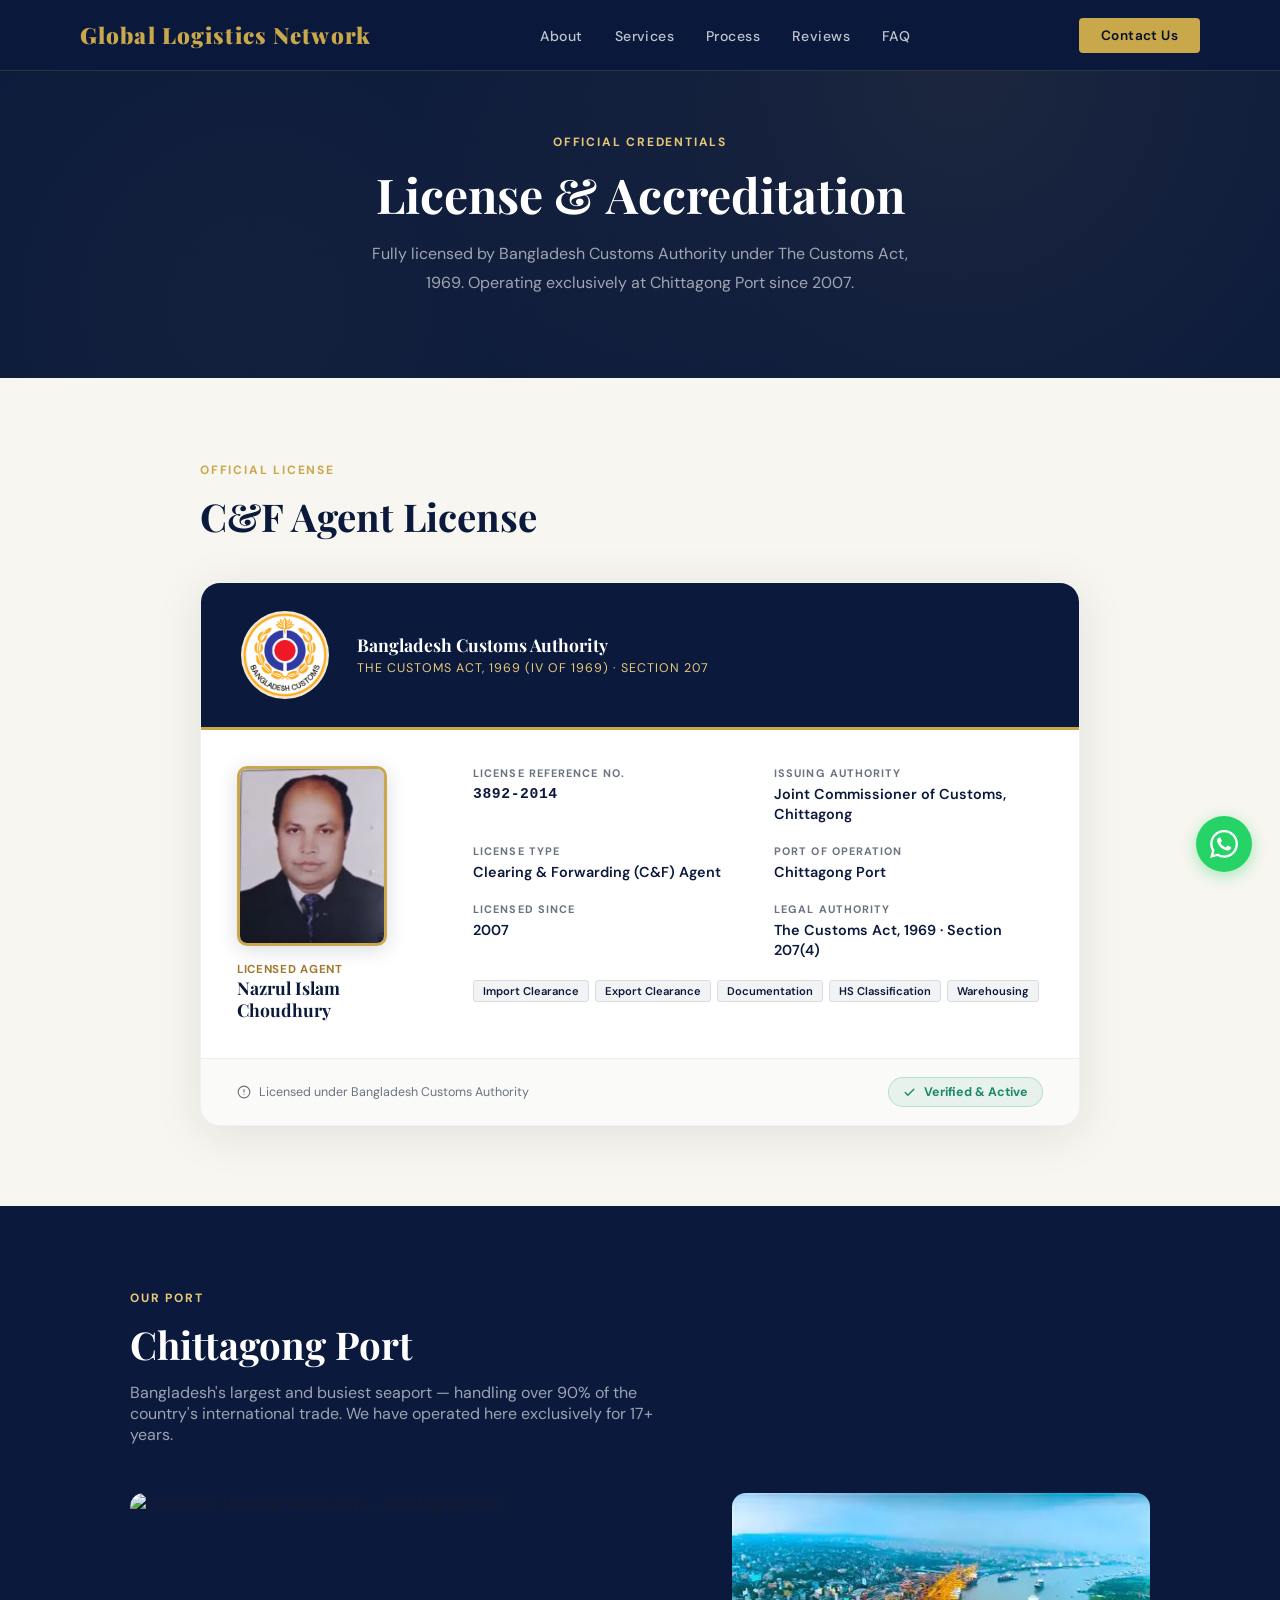
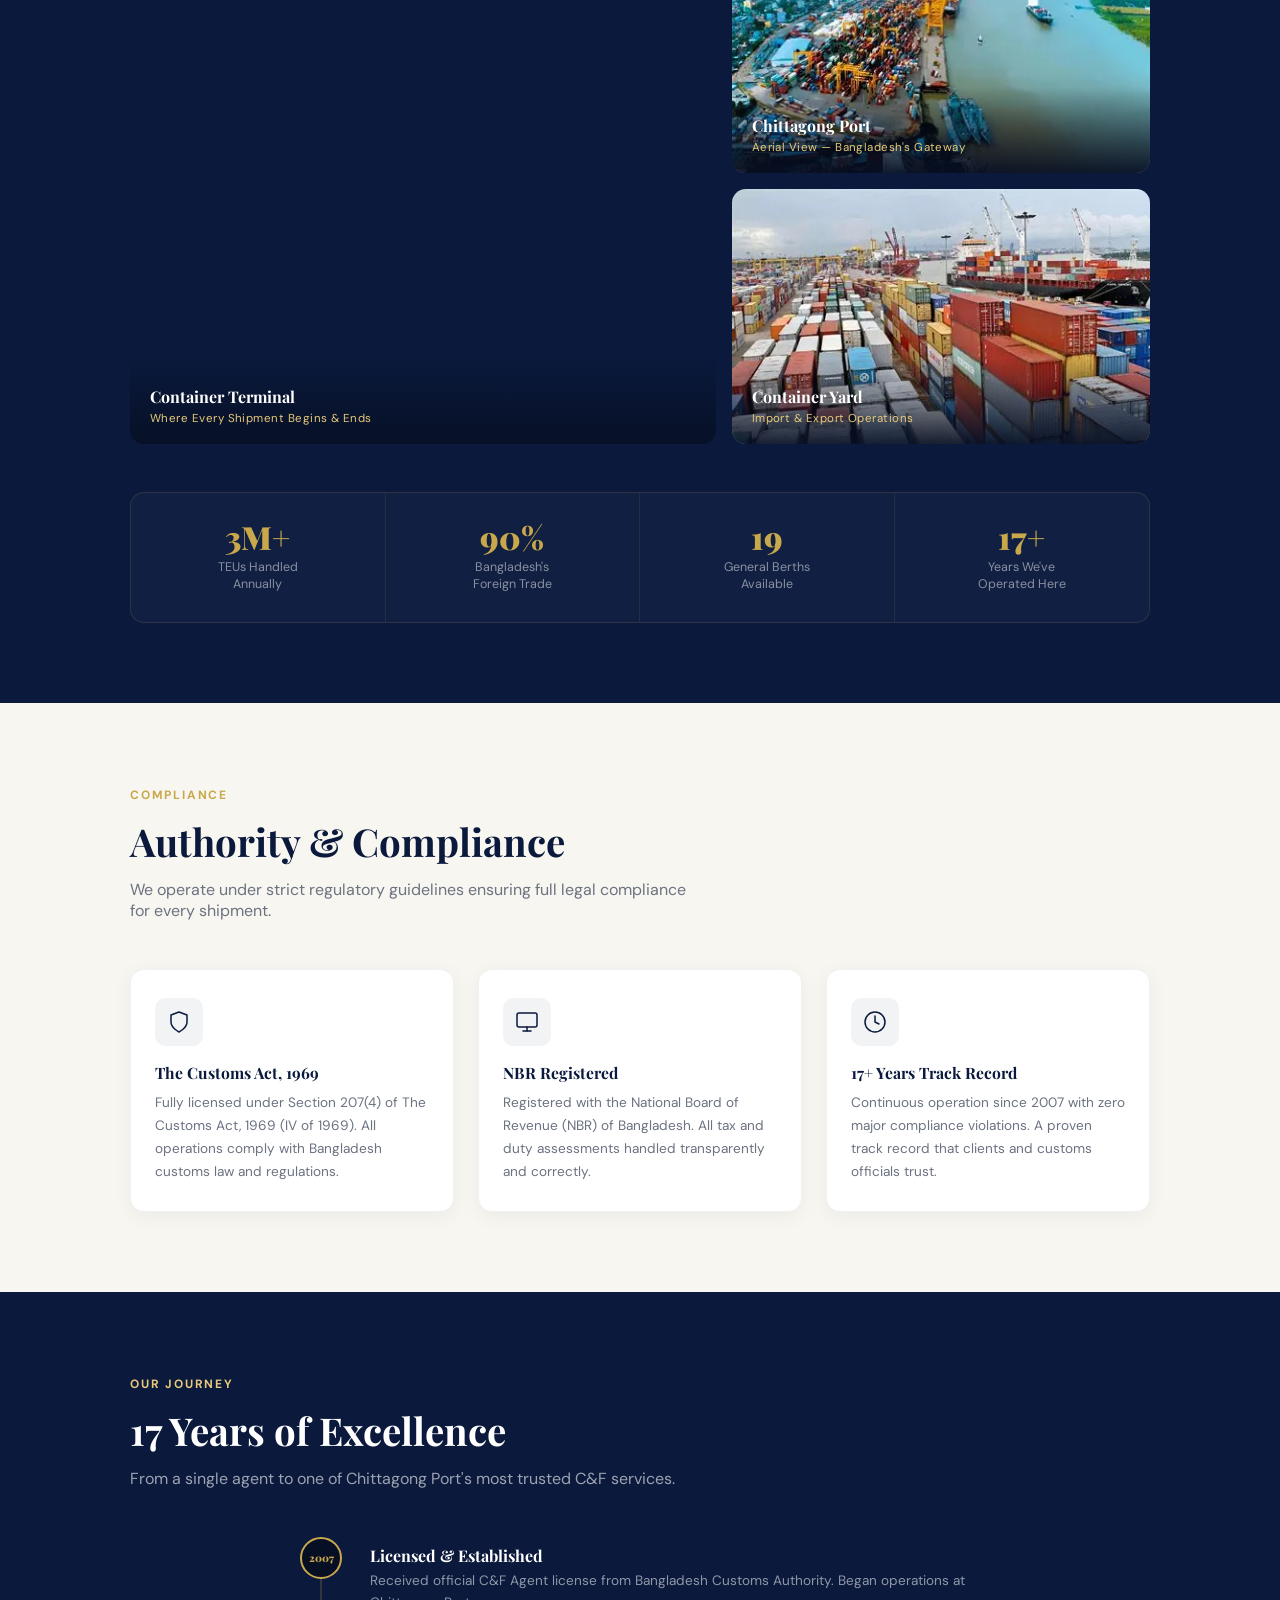
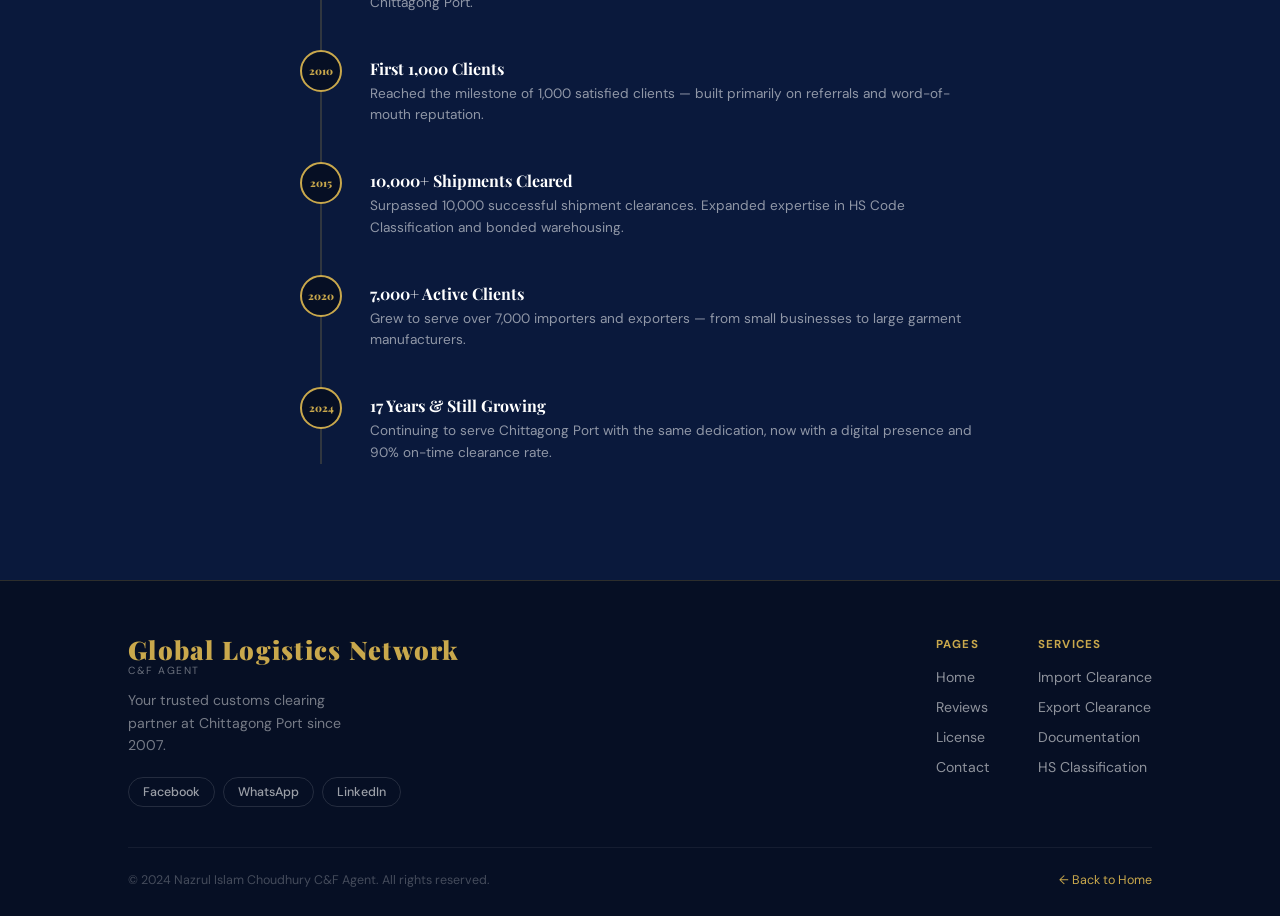
==== license.html @ a2542cc7 "Add files via upload" ====
<!DOCTYPE html>
<html lang="en">
<head>
  <meta charset="UTF-8">
  <meta name="viewport" content="width=device-width, initial-scale=1.0">
  <title>License & Credentials — Nazrul Islam Choudhury C&F Agent</title>
  <meta name="description" content="Official license and credentials of Nazrul Islam Choudhury — Licensed C&F Agent at Chittagong Port under The Customs Act, 1969.">
  <link href="https://fonts.googleapis.com/css2?family=Playfair+Display:wght@400;600;700;900&family=DM+Sans:wght@300;400;500;600&display=swap" rel="stylesheet">
  <link rel="stylesheet" href="style.css">
  <style>

    /* ── PAGE HERO ── */
    .license-hero {
      background: var(--navy);
      padding: 130px 40px 80px;
      text-align: center;
      position: relative;
      overflow: hidden;
    }
    .license-hero::before {
      content: '';
      position: absolute;
      inset: 0;
      background:
        radial-gradient(circle at 75% 20%, rgba(201,168,76,0.09) 0%, transparent 55%),
        radial-gradient(circle at 20% 80%, rgba(201,168,76,0.05) 0%, transparent 50%);
      pointer-events: none;
    }
    .license-hero h1 {
      font-size: clamp(2rem, 4vw, 3rem);
      color: var(--white);
      margin-bottom: 14px;
      position: relative;
    }
    .license-hero p {
      color: rgba(255,255,255,0.6);
      font-size: 1rem;
      max-width: 560px;
      margin: 0 auto;
      line-height: 1.8;
      position: relative;
    }

    /* ── LICENSE SECTION ── */
    .license-page { background: var(--off-white); padding: 80px 0; }

    .license-card-wrap { max-width: 880px; margin: 0 auto 0; }

    .license-card {
      background: var(--white);
      border-radius: 20px;
      box-shadow: 0 8px 48px rgba(10,25,60,0.10);
      border: 1px solid rgba(10,25,60,0.06);
      overflow: hidden;
    }

   .license-card-header {
  background: var(--navy);
  padding: 28px 40px;     
  display: flex;
  align-items: center;
  gap: 28px;
  border-bottom: 3px solid var(--gold);
  /* ← remove overflow: hidden entirely */
}

.license-seal {
  width: 88px;
  height: 88px;
  background: #fff url('cpa.png') no-repeat center center;
  background-size: contain;
  border: 2px solid rgba(201,168,76,.25);
  border-radius: 50%;
  flex-shrink: 0;
}

.license-seal img {
  width: 100%;
  height: 100%;
  object-fit: contain;
  object-position: center;
  display: block;
}
    .license-card-header-text h2 {
      font-size: 1.1rem; color: var(--white); font-weight: 700; margin-bottom: 4px;
    }
    .license-card-header-text p {
      font-size: 0.78rem; color: var(--gold-light);
      letter-spacing: 0.08em; text-transform: uppercase;
    }

    .license-card-body {
      padding: 36px;
      display: grid;
      grid-template-columns: 200px 1fr;
      gap: 36px;
      align-items: start;
    }

    .license-agent-col {
      display: flex; flex-direction: column; gap: 16px;
    }

    .license-photo-wrap {
      width: 150px; height: 180px;
      border-radius: 10px; overflow: hidden;
      border: 3px solid var(--gold);
      box-shadow: 0 4px 20px rgba(10,25,60,0.15);
    }
    .license-photo-wrap img {
      width: 100%; height: 100%; object-fit: cover; object-position: top center;
    }
    .license-agent-name {
      font-family: 'Playfair Display', serif;
      font-size: 1.1rem; font-weight: 700; color: var(--navy); line-height: 1.3;
    }
    .license-agent-sub {
      font-size: 0.72rem; color: var(--gold-dark);
      font-weight: 700; letter-spacing: 0.06em; text-transform: uppercase;
    }

    .license-details-col {
      display: grid; grid-template-columns: 1fr 1fr; gap: 20px 32px;
    }

    .license-field { display: flex; flex-direction: column; gap: 4px; }
    .license-field-label {
      font-size: 0.68rem; font-weight: 700;
      letter-spacing: 0.1em; text-transform: uppercase; color: var(--text-muted);
    }
    .license-field-value {
      font-size: 0.9rem; font-weight: 600; color: var(--navy); line-height: 1.4;
    }
    .license-field-value.mono {
      font-family: monospace; font-size: 0.92rem; letter-spacing: 0.04em;
    }

    .license-badge-row { display: flex; flex-wrap: wrap; gap: 6px; grid-column: 1 / -1; }
    .license-badge {
      background: rgba(10,25,60,0.05); border: 1px solid rgba(10,25,60,0.1);
      border-radius: 4px; padding: 3px 9px;
      font-size: 0.7rem; font-weight: 600; color: var(--navy);
    }

    .license-card-footer {
      background: #fafaf8; border-top: 1px solid #f0ede8;
      padding: 18px 36px;
      display: flex; align-items: center; justify-content: space-between;
      flex-wrap: wrap; gap: 12px;
    }
    .license-footer-note {
      font-size: 0.78rem; color: var(--text-muted);
      display: flex; align-items: center; gap: 8px;
    }
    .license-verified {
      display: flex; align-items: center; gap: 8px;
      background: rgba(29,158,117,0.08); border: 1px solid rgba(29,158,117,0.25);
      border-radius: 50px; padding: 6px 14px;
      font-size: 0.78rem; font-weight: 700; color: #1a8a68;
    }

    /* ── PORT SECTION ── */
    .port-section { background: var(--navy); padding: 80px 0; }

    .port-grid {
      display: grid;
      grid-template-columns: 1.4fr 1fr;
      grid-template-rows: auto auto;
      gap: 16px;
      margin-top: 48px;
    }

    .port-card {
      border-radius: 14px; overflow: hidden;
      position: relative; cursor: pointer;
    }
    .port-card:hover .port-card-img { transform: scale(1.04); }

    .port-card-img {
      width: 100%; height: 100%; min-height: 220px;
      object-fit: cover;
      display: block;
      transition: transform 0.4s ease;
    }

    /* Card 1 spans 2 rows on left */
    .port-card-main {
      grid-row: 1 / 3;
    }
    .port-card-main .port-card-img { min-height: 460px; }

    .port-card-overlay {
      position: absolute; bottom: 0; left: 0; right: 0;
      background: linear-gradient(transparent, rgba(6,15,36,0.92));
      padding: 28px 20px 18px;
      transition: padding 0.3s;
    }
    .port-card:hover .port-card-overlay { padding-bottom: 22px; }

    .port-card-title {
      font-family: 'Playfair Display', serif;
      font-size: 1rem; font-weight: 700; color: var(--white); margin-bottom: 4px;
    }
    .port-card-sub { font-size: 0.72rem; color: var(--gold-light); letter-spacing: 0.04em; }

    /* Port stats */
    .port-stats {
      display: grid; grid-template-columns: repeat(4, 1fr);
      gap: 0; margin-top: 48px;
      background: rgba(255,255,255,0.03);
      border: 1px solid rgba(201,168,76,0.15);
      border-radius: 14px; overflow: hidden;
    }
    .port-stat {
      padding: 28px 20px; text-align: center;
      border-right: 1px solid rgba(201,168,76,0.1);
    }
    .port-stat:last-child { border-right: none; }
    .port-stat-num {
      font-family: 'Playfair Display', serif;
      font-size: 2rem; font-weight: 900; color: var(--gold);
      line-height: 1; margin-bottom: 6px;
    }
    .port-stat-label { font-size: 0.78rem; color: rgba(255,255,255,0.5); line-height: 1.4; }

    /* ── AUTHORITY CARDS ── */
    .authority-section { background: var(--off-white); padding: 80px 0; }
    .authority-grid { display: grid; grid-template-columns: repeat(3, 1fr); gap: 24px; margin-top: 48px; }
    .authority-card {
      background: var(--white); border-radius: 14px; padding: 28px 24px;
      border: 1px solid rgba(10,25,60,0.06);
      box-shadow: 0 4px 20px rgba(10,25,60,0.05);
      transition: transform 0.2s, box-shadow 0.2s;
    }
    .authority-card:hover { transform: translateY(-3px); box-shadow: 0 12px 32px rgba(10,25,60,0.1); }
    .authority-icon {
      width: 48px; height: 48px; background: rgba(10,25,60,0.05);
      border-radius: 10px; display: flex; align-items: center; justify-content: center;
      margin-bottom: 16px;
    }
    .authority-icon svg { stroke: var(--navy); }
    .authority-card h3 { font-size: 0.98rem; font-weight: 700; color: var(--navy); margin-bottom: 8px; }
    .authority-card p { font-size: 0.85rem; color: var(--text-muted); line-height: 1.7; }

    /* ── TIMELINE ── */
    .timeline-section { background: var(--navy); padding: 80px 0; }
    .timeline { max-width: 680px; margin: 48px auto 0; position: relative; }
    .timeline::before {
      content: ''; position: absolute; left: 20px; top: 0; bottom: 0;
      width: 2px; background: rgba(201,168,76,0.2);
    }
    .timeline-item { display: flex; gap: 28px; margin-bottom: 36px; }
    .timeline-dot {
      width: 42px; height: 42px; background: var(--navy-dark);
      border: 2px solid var(--gold); border-radius: 50%;
      display: flex; align-items: center; justify-content: center;
      flex-shrink: 0; position: relative; z-index: 1;
    }
    .timeline-year { font-family: 'Playfair Display', serif; font-size: 0.65rem; font-weight: 900; color: var(--gold); }
    .timeline-content { padding-top: 8px; }
    .timeline-content h3 { font-size: 1rem; font-weight: 700; color: var(--white); margin-bottom: 4px; }
    .timeline-content p { font-size: 0.85rem; color: rgba(255,255,255,0.55); line-height: 1.6; }

    /* ── RESPONSIVE ── */
    @media (max-width: 768px) {
      .license-card-body { grid-template-columns: 1fr; }
      .license-details-col { grid-template-columns: 1fr; }
      .port-grid { grid-template-columns: 1fr; }
      .port-card-main { grid-row: auto; }
      .port-card-main .port-card-img { min-height: 240px; }
      .port-card-img { min-height: 200px; }
      .port-stats { grid-template-columns: repeat(2, 1fr); }
      .port-stat:nth-child(2) { border-right: none; }
      .port-stat:nth-child(3),
      .port-stat:nth-child(4) { border-top: 1px solid rgba(201,168,76,0.1); }
      .port-stat:nth-child(4) { border-right: none; }
      .authority-grid { grid-template-columns: 1fr; }
      .license-hero { padding: 100px 20px 60px; }
      .license-card-header { padding: 20px 24px; }
      .license-card-body { padding: 24px; }
      .license-card-footer { padding: 16px 24px; }
    }
  </style>
</head>
<body>

  <a href="#main-content" class="skip-link">Skip to main content</a>

  <!-- NAVBAR -->
  <nav id="navbar" role="navigation" aria-label="Main navigation">
    <div class="nav-inner">
      <div class="nav-logo">
        <span class="logo-text">Global Logistics Network</span>
      </div>
      <ul class="nav-links" role="list">
        <li><a href="index.html#about">About</a></li>
        <li><a href="index.html#services">Services</a></li>
        <li><a href="index.html#process">Process</a></li>
        <li><a href="reviews.html">Reviews</a></li>
        <li><a href="index.html#faq">FAQ</a></li>
      </ul>
      <a href="index.html#contact" class="nav-cta">Contact Us</a>
      <button class="hamburger" id="hamburger" type="button"
        aria-label="Open navigation menu" aria-expanded="false" aria-controls="mobileMenu">
        <span aria-hidden="true"></span>
        <span aria-hidden="true"></span>
        <span aria-hidden="true"></span>
      </button>
    </div>
  </nav>

  <div class="mobile-menu" id="mobileMenu" aria-hidden="true" role="navigation" aria-label="Mobile navigation">
    <a href="index.html#about">About</a>
    <a href="index.html#services">Services</a>
    <a href="index.html#process">Process</a>
    <a href="reviews.html">Reviews</a>
    <a href="index.html#faq">FAQ</a>
    <a href="index.html#contact">Contact</a>
  </div>

  <!-- HERO -->
  <header class="license-hero">
    <div class="section-tag light">Official Credentials</div>
    <h1>License &amp; Accreditation</h1>
    <p>Fully licensed by Bangladesh Customs Authority under The Customs Act, 1969. Operating exclusively at Chittagong Port since 2007.</p>
  </header>

  <main id="main-content">

    <!-- LICENSE CARD -->
    <section class="license-page">
      <div class="container">
        <div class="license-card-wrap">
          <div class="section-tag" style="margin-bottom:12px;">Official License</div>
          <h2 class="section-title" style="margin-bottom:40px;">C&amp;F Agent License</h2>

          <div class="license-card">

            <div class="license-card-header">
              <div class="license-seal" role="img" aria-label="Chittagong Port Authority official seal"></div>
              <div class="license-card-header-text">
                <h2>Bangladesh Customs Authority</h2>
                <p>The Customs Act, 1969 (IV of 1969) · Section 207</p>
              </div>
            </div>

            <div class="license-card-body">

              <div class="license-agent-col">
                <div class="license-photo-wrap">
                  <img src="piclus.jpeg" alt="Nazrul Islam Choudhury — Licensed C&F Agent">
                </div>
                <div>
                  <div class="license-agent-sub">Licensed Agent</div>
                  <div class="license-agent-name">Nazrul Islam<br>Choudhury</div>
                </div>
              </div>

              <div class="license-details-col">
                <div class="license-field">
                  <span class="license-field-label">License Reference No.</span>
                  <span class="license-field-value mono">3892-2014</span>
                </div>
                <div class="license-field">
                  <span class="license-field-label">Issuing Authority</span>
                  <span class="license-field-value">Joint Commissioner of Customs, Chittagong</span>
                </div>
                <div class="license-field">
                  <span class="license-field-label">License Type</span>
                  <span class="license-field-value">Clearing &amp; Forwarding (C&amp;F) Agent</span>
                </div>
                <div class="license-field">
                  <span class="license-field-label">Port of Operation</span>
                  <span class="license-field-value">Chittagong Port</span>
                </div>
                <div class="license-field">
                  <span class="license-field-label">Licensed Since</span>
                  <span class="license-field-value">2007</span>
                </div>
                <div class="license-field">
                  <span class="license-field-label">Legal Authority</span>
                  <span class="license-field-value">The Customs Act, 1969 · Section 207(4)</span>
                </div>
                <div class="license-badge-row">
                  <span class="license-badge">Import Clearance</span>
                  <span class="license-badge">Export Clearance</span>
                  <span class="license-badge">Documentation</span>
                  <span class="license-badge">HS Classification</span>
                  <span class="license-badge">Warehousing</span>
                </div>
              </div>

            </div>

            <div class="license-card-footer">
              <span class="license-footer-note">
                <svg width="14" height="14" viewBox="0 0 24 24" fill="none" stroke="currentColor" stroke-width="2" stroke-linecap="round" stroke-linejoin="round"><circle cx="12" cy="12" r="10"/><line x1="12" y1="8" x2="12" y2="12"/><line x1="12" y1="16" x2="12.01" y2="16"/></svg>
                Licensed under Bangladesh Customs Authority
              </span>
              <span class="license-verified">
                <svg width="13" height="13" viewBox="0 0 24 24" fill="none" stroke="currentColor" stroke-width="2.5" stroke-linecap="round" stroke-linejoin="round"><polyline points="20 6 9 17 4 12"/></svg>
                Verified &amp; Active
              </span>
            </div>

          </div>
        </div>
      </div>
    </section>

    <!-- CHITTAGONG PORT SECTION -->
    <section class="port-section">
      <div class="container">
        <div class="section-tag light">Our Port</div>
        <h2 class="section-title light">Chittagong Port</h2>
        <p class="section-sub">Bangladesh's largest and busiest seaport — handling over 90% of the country's international trade. We have operated here exclusively for 17+ years.</p>

        <div class="port-grid">

          <!-- Main large card -->
          <div class="port-card port-card-main">
            <img class="port-card-img" src="port1.jpg" alt="Container terminal aerial view — Chittagong Port" loading="lazy">
            <div class="port-card-overlay">
              <div class="port-card-title">Container Terminal</div>
              <div class="port-card-sub">Where Every Shipment Begins &amp; Ends</div>
            </div>
          </div>

          <!-- Two stacked cards on right -->
          <div class="port-card">
            <img class="port-card-img" src="port3.webp" alt="Chittagong Port aerial — cargo operations" loading="lazy">
            <div class="port-card-overlay">
              <div class="port-card-title">Chittagong Port</div>
              <div class="port-card-sub">Aerial View — Bangladesh's Gateway</div>
            </div>
          </div>

          <div class="port-card">
            <img class="port-card-img" src="port2.webp" alt="Container yard — import export operations" loading="lazy">
            <div class="port-card-overlay">
              <div class="port-card-title">Container Yard</div>
              <div class="port-card-sub">Import &amp; Export Operations</div>
            </div>
          </div>

        </div>

        <!-- Port Stats -->
        <div class="port-stats">
          <div class="port-stat">
            <div class="port-stat-num">3M+</div>
            <div class="port-stat-label">TEUs Handled<br>Annually</div>
          </div>
          <div class="port-stat">
            <div class="port-stat-num">90%</div>
            <div class="port-stat-label">Bangladesh's<br>Foreign Trade</div>
          </div>
          <div class="port-stat">
            <div class="port-stat-num">19</div>
            <div class="port-stat-label">General Berths<br>Available</div>
          </div>
          <div class="port-stat">
            <div class="port-stat-num">17+</div>
            <div class="port-stat-label">Years We've<br>Operated Here</div>
          </div>
        </div>

      </div>
    </section>

    <!-- AUTHORITY & COMPLIANCE -->
    <section class="authority-section">
      <div class="container">
        <div class="section-tag">Compliance</div>
        <h2 class="section-title">Authority &amp; Compliance</h2>
        <p class="section-sub dark">We operate under strict regulatory guidelines ensuring full legal compliance for every shipment.</p>

        <div class="authority-grid">
          <div class="authority-card">
            <div class="authority-icon">
              <svg width="24" height="24" viewBox="0 0 24 24" fill="none" stroke="currentColor" stroke-width="1.5" stroke-linecap="round" stroke-linejoin="round"><path d="M12 22s8-4 8-10V5l-8-3-8 3v7c0 6 8 10 8 10z"/></svg>
            </div>
            <h3>The Customs Act, 1969</h3>
            <p>Fully licensed under Section 207(4) of The Customs Act, 1969 (IV of 1969). All operations comply with Bangladesh customs law and regulations.</p>
          </div>
          <div class="authority-card">
            <div class="authority-icon">
              <svg width="24" height="24" viewBox="0 0 24 24" fill="none" stroke="currentColor" stroke-width="1.5" stroke-linecap="round" stroke-linejoin="round"><rect x="2" y="3" width="20" height="14" rx="2" ry="2"/><line x1="8" y1="21" x2="16" y2="21"/><line x1="12" y1="17" x2="12" y2="21"/></svg>
            </div>
            <h3>NBR Registered</h3>
            <p>Registered with the National Board of Revenue (NBR) of Bangladesh. All tax and duty assessments handled transparently and correctly.</p>
          </div>
          <div class="authority-card">
            <div class="authority-icon">
              <svg width="24" height="24" viewBox="0 0 24 24" fill="none" stroke="currentColor" stroke-width="1.5" stroke-linecap="round" stroke-linejoin="round"><circle cx="12" cy="12" r="10"/><polyline points="12 6 12 12 16 14"/></svg>
            </div>
            <h3>17+ Years Track Record</h3>
            <p>Continuous operation since 2007 with zero major compliance violations. A proven track record that clients and customs officials trust.</p>
          </div>
        </div>
      </div>
    </section>

    <!-- EXPERIENCE TIMELINE -->
    <section class="timeline-section">
      <div class="container">
        <div class="section-tag light">Our Journey</div>
        <h2 class="section-title light">17 Years of Excellence</h2>
        <p class="section-sub">From a single agent to one of Chittagong Port's most trusted C&amp;F services.</p>

        <div class="timeline">
          <div class="timeline-item">
            <div class="timeline-dot"><span class="timeline-year">2007</span></div>
            <div class="timeline-content">
              <h3>Licensed &amp; Established</h3>
              <p>Received official C&amp;F Agent license from Bangladesh Customs Authority. Began operations at Chittagong Port.</p>
            </div>
          </div>
          <div class="timeline-item">
            <div class="timeline-dot"><span class="timeline-year">2010</span></div>
            <div class="timeline-content">
              <h3>First 1,000 Clients</h3>
              <p>Reached the milestone of 1,000 satisfied clients — built primarily on referrals and word-of-mouth reputation.</p>
            </div>
          </div>
          <div class="timeline-item">
            <div class="timeline-dot"><span class="timeline-year">2015</span></div>
            <div class="timeline-content">
              <h3>10,000+ Shipments Cleared</h3>
              <p>Surpassed 10,000 successful shipment clearances. Expanded expertise in HS Code Classification and bonded warehousing.</p>
            </div>
          </div>
          <div class="timeline-item">
            <div class="timeline-dot"><span class="timeline-year">2020</span></div>
            <div class="timeline-content">
              <h3>7,000+ Active Clients</h3>
              <p>Grew to serve over 7,000 importers and exporters — from small businesses to large garment manufacturers.</p>
            </div>
          </div>
          <div class="timeline-item">
            <div class="timeline-dot"><span class="timeline-year">2024</span></div>
            <div class="timeline-content">
              <h3>17 Years &amp; Still Growing</h3>
              <p>Continuing to serve Chittagong Port with the same dedication, now with a digital presence and 90% on-time clearance rate.</p>
            </div>
          </div>
        </div>

      </div>
    </section>

  </main>

  <!-- FOOTER -->
  <footer id="footer" role="contentinfo">
    <div class="footer-top">
      <div class="footer-brand">
        <div class="footer-logo-wrap">
          <span class="footer-logo-text">Global Logistics Network</span>
          <span class="footer-logo-sub">C&amp;F Agent</span>
        </div>
        <p class="footer-tagline">Your trusted customs clearing partner at Chittagong Port since 2007.</p>
        <nav class="footer-socials" aria-label="Social media links">
          <a href="#" class="social-btn">Facebook</a>
          <a href="https://wa.me/8801711395730" class="social-btn" target="_blank" rel="noopener noreferrer">WhatsApp</a>
          <a href="#" class="social-btn">LinkedIn</a>
        </nav>
      </div>
      <div class="footer-cols">
        <div class="footer-col">
          <h4>Pages</h4>
          <ul role="list">
            <li><a href="index.html">Home</a></li>
            <li><a href="reviews.html">Reviews</a></li>
            <li><a href="license.html">License</a></li>
            <li><a href="index.html#contact">Contact</a></li>
          </ul>
        </div>
        <div class="footer-col">
          <h4>Services</h4>
          <ul role="list">
            <li><a href="index.html#services">Import Clearance</a></li>
            <li><a href="index.html#services">Export Clearance</a></li>
            <li><a href="index.html#services">Documentation</a></li>
            <li><a href="index.html#services">HS Classification</a></li>
          </ul>
        </div>
      </div>
    </div>
    <div class="footer-bottom">
      <span>© 2024 Nazrul Islam Choudhury C&amp;F Agent. All rights reserved.</span>
      <a href="index.html" style="color:var(--gold)">← Back to Home</a>
    </div>
  </footer>

  <a href="https://wa.me/8801711395730" class="whatsapp-float" target="_blank" rel="noopener noreferrer" aria-label="Chat on WhatsApp">
    <svg width="28" height="28" viewBox="0 0 24 24" fill="white" aria-hidden="true"><path d="M17.472 14.382c-.297-.149-1.758-.867-2.03-.967-.273-.099-.471-.148-.67.15-.197.297-.767.966-.94 1.164-.173.199-.347.223-.644.075-.297-.15-1.255-.463-2.39-1.475-.883-.788-1.48-1.761-1.653-2.059-.173-.297-.018-.458.13-.606.134-.133.298-.347.446-.52.149-.174.198-.298.298-.497.099-.198.05-.371-.025-.52-.075-.149-.669-1.612-.916-2.207-.242-.579-.487-.5-.669-.51-.173-.008-.371-.01-.57-.01-.198 0-.52.074-.792.372-.272.297-1.04 1.016-1.04 2.479 0 1.462 1.065 2.875 1.213 3.074.149.198 2.096 3.2 5.077 4.487.709.306 1.262.489 1.694.625.712.227 1.36.195 1.871.118.571-.085 1.758-.719 2.006-1.413.248-.694.248-1.289.173-1.413-.074-.124-.272-.198-.57-.347m-5.421 7.403h-.004a9.87 9.87 0 01-5.031-1.378l-.361-.214-3.741.982.998-3.648-.235-.374a9.86 9.86 0 01-1.51-5.26c.001-5.45 4.436-9.884 9.888-9.884 2.64 0 5.122 1.03 6.988 2.898a9.825 9.825 0 012.893 6.994c-.003 5.45-4.437 9.884-9.885 9.884m8.413-18.297A11.815 11.815 0 0012.05 0C5.495 0 .16 5.335.157 11.892c0 2.096.547 4.142 1.588 5.945L.057 24l6.305-1.654a11.882 11.882 0 005.683 1.448h.005c6.554 0 11.89-5.335 11.893-11.893a11.821 11.821 0 00-3.48-8.413z"/></svg>
  </a>

  <script>
    const navbar = document.getElementById('navbar');
    if (navbar) {
      window.addEventListener('scroll', () => {
        navbar.classList.toggle('scrolled', window.scrollY > 60);
      }, { passive: true });
    }
    const hamburger  = document.getElementById('hamburger');
    const mobileMenu = document.getElementById('mobileMenu');
    if (hamburger && mobileMenu) {
      function setOpen(open) {
        mobileMenu.classList.toggle('open', open);
        hamburger.setAttribute('aria-expanded', String(open));
        mobileMenu.setAttribute('aria-hidden', String(!open));
      }
      hamburger.addEventListener('click', () => setOpen(!mobileMenu.classList.contains('open')));
      mobileMenu.querySelectorAll('a').forEach(a => a.addEventListener('click', () => setOpen(false)));
      document.addEventListener('click', e => {
        if (!hamburger.contains(e.target) && !mobileMenu.contains(e.target)) setOpen(false);
      });
    }
  </script>

</body>
</html>
---- style.css ----
/* ================================
   CSS VARIABLES
================================ */
:root {
  --navy: #0a193c;
  --navy-light: #122244;
  --navy-dark: #060f24;
  --gold: #c9a84c;
  --gold-light: #e8c97a;
  --gold-dark: #a07830;
  --white: #ffffff;
  --off-white: #f8f6f0;
  --text-dark: #1a1a2e;
  --text-muted: #6b7280;
  --border: rgba(201, 168, 76, 0.2);
}

/* ================================
   BASE
================================ */
* { box-sizing: border-box; margin: 0; padding: 0; }

html { scroll-behavior: smooth; }

body {
  font-family: 'DM Sans', sans-serif;
  background: var(--off-white);
  color: var(--text-dark);
  overflow-x: hidden;
}

h1, h2, h3 { font-family: 'Playfair Display', serif; }

a { text-decoration: none; color: inherit; }

/*
 * FIX: .skip-link was used in index.html but had zero CSS.
 * Without these rules it rendered as a plain visible link at the top of the page.
 * Now hidden off-screen until keyboard-focused, then slides into view.
 */
.skip-link {
  position: absolute;
  top: -100%;
  left: 0;
  background: var(--gold);
  color: var(--navy-dark);
  padding: 8px 20px;
  font-size: 0.9rem;
  font-weight: 700;
  z-index: 9999;
  border-radius: 0 0 6px 0;
  transition: top 0.2s ease;
  text-decoration: none;
  white-space: nowrap;
}
.skip-link:focus {
  top: 0;
  outline: 3px solid var(--navy);
  outline-offset: 2px;
}

/*
 * FIX: .sr-only was used in index.html labels (e.g. "(required)") but had no CSS.
 * Visually hidden but still readable by screen readers.
 */
.sr-only {
  position: absolute;
  width: 1px;
  height: 1px;
  padding: 0;
  margin: -1px;
  overflow: hidden;
  clip: rect(0, 0, 0, 0);
  white-space: nowrap;
  border-width: 0;
}

/* ================================
   NAVBAR
================================ */
#navbar {
  position: fixed;
  top: 0; left: 0;
  width: 100%;
  z-index: 1000;
  background: rgba(10, 25, 60, 0.95);
  backdrop-filter: blur(12px);
  border-bottom: 1px solid var(--border);
  transition: all 0.3s ease;
}

#navbar.scrolled {
  background: var(--navy-dark);
  box-shadow: 0 4px 24px rgba(0,0,0,0.3);
}

.nav-inner {
  max-width: 1200px;
  margin: 0 auto;
  padding: 0 40px;
  height: 70px;
  display: flex;
  align-items: center;
  justify-content: space-between;
}

.nav-logo {
  display: flex;
  flex-direction: column;
  line-height: 1.2;
}

.logo-text {
  font-family: 'Playfair Display', serif;
  font-size: 1.4rem;
  font-weight: 900;
  color: var(--gold);
  letter-spacing: 0.05em;
}

.logo-sub {
  font-size: 0.65rem;
  color: rgba(255,255,255,0.5);
  letter-spacing: 0.15em;
  text-transform: uppercase;
}

.nav-links {
  display: flex;
  gap: 32px;
  list-style: none;
}

.nav-links a {
  font-size: 0.88rem;
  color: rgba(255,255,255,0.75);
  letter-spacing: 0.03em;
  transition: color 0.2s;
  font-weight: 500;
}

.nav-links a:hover { color: var(--gold); }

.nav-cta {
  background: var(--gold);
  color: var(--navy-dark);
  font-size: 0.85rem;
  font-weight: 600;
  padding: 9px 22px;
  border-radius: 4px;
  letter-spacing: 0.03em;
  transition: background 0.2s, transform 0.2s;
}

.nav-cta:hover {
  background: var(--gold-light);
  transform: translateY(-1px);
}

/*
 * FIX: <button> elements carry browser-default styles (border, background,
 * padding, font). Without resetting them the hamburger renders with a visible
 * box around it. These resets must be paired with the display rules below.
 */
.hamburger {
  display: none;
  flex-direction: column;
  gap: 5px;
  cursor: pointer;
  /* Button default style resets */
  background: none;
  border: none;
  padding: 6px 4px;
  margin: 0;
  line-height: 1;
  -webkit-tap-highlight-color: transparent;
  border-radius: 4px;
  transition: background 0.2s;
}

.hamburger:hover  { background: rgba(201,168,76,0.1); }
.hamburger:focus  { outline: 2px solid var(--gold); outline-offset: 2px; }

.hamburger span {
  display: block;
  width: 22px;
  height: 2px;
  background: var(--gold);
  border-radius: 2px;
}

.mobile-menu {
  display: none;
  flex-direction: column;
  position: fixed;
  top: 70px; left: 0;
  width: 100%;
  background: var(--navy-dark);
  z-index: 999;
  padding: 0;
  border-bottom: 1px solid var(--border);
}

.mobile-menu.open { display: flex; }

.mobile-menu a {
  padding: 14px 24px;
  color: rgba(255,255,255,0.8);
  font-size: 0.95rem;
  border-bottom: 1px solid rgba(255,255,255,0.05);
  transition: color 0.2s, background 0.2s;
}

.mobile-menu a:hover {
  color: var(--gold);
  background: rgba(201,168,76,0.05);
}

/* ================================
   HERO
================================ */
.hero {
  min-height: 100vh;
  background: var(--navy);
  display: flex;
  align-items: center;
  justify-content: space-between;
  padding: 120px 10% 80px;
  position: relative;
  overflow: hidden;
  gap: 60px;
}

.hero-bg-pattern {
  position: absolute;
  inset: 0;
  background-image:
    radial-gradient(circle at 80% 20%, rgba(201,168,76,0.08) 0%, transparent 50%),
    radial-gradient(circle at 20% 80%, rgba(201,168,76,0.05) 0%, transparent 50%);
  pointer-events: none;
}

.hero-content { flex: 1; max-width: 600px; }

.hero-badge {
  display: inline-flex;
  align-items: center;
  gap: 8px;
  background: rgba(201,168,76,0.12);
  border: 1px solid rgba(201,168,76,0.3);
  color: var(--gold-light);
  font-size: 0.8rem;
  font-weight: 500;
  padding: 7px 16px;
  border-radius: 50px;
  margin-bottom: 24px;
  letter-spacing: 0.03em;
}

.hero-title {
  font-size: clamp(2.5rem, 5vw, 4rem);
  font-weight: 900;
  color: var(--white);
  line-height: 1.15;
  margin-bottom: 20px;
}

.hero-title .gold { color: var(--gold); }

.hero-sub {
  font-size: 1.05rem;
  color: rgba(255,255,255,0.65);
  line-height: 1.8;
  margin-bottom: 36px;
  max-width: 480px;
}

.hero-btns {
  display: flex;
  gap: 16px;
  flex-wrap: wrap;
  margin-bottom: 48px;
}

.btn-primary {
  background: var(--gold);
  color: var(--navy-dark);
  font-weight: 700;
  font-size: 0.95rem;
  padding: 13px 28px;
  border-radius: 4px;
  transition: all 0.2s;
  box-shadow: 0 4px 0 var(--gold-dark);
}

.btn-primary:hover {
  transform: translateY(-2px);
  box-shadow: 0 8px 20px rgba(201,168,76,0.3);
}

.btn-secondary {
  background: transparent;
  color: var(--white);
  font-weight: 500;
  font-size: 0.95rem;
  padding: 13px 28px;
  border-radius: 4px;
  border: 1.5px solid rgba(255,255,255,0.3);
  transition: all 0.2s;
}

.btn-secondary:hover {
  border-color: var(--gold);
  color: var(--gold);
}

.hero-trust {
  display: flex;
  align-items: center;
  gap: 24px;
}

.trust-item {
  display: flex;
  flex-direction: column;
  gap: 2px;
}

.trust-num {
  font-family: 'Playfair Display', serif;
  font-size: 1.5rem;
  font-weight: 700;
  color: var(--gold);
}

.trust-label {
  font-size: 0.75rem;
  color: rgba(255,255,255,0.5);
  letter-spacing: 0.04em;
}

.trust-divider {
  width: 1px;
  height: 36px;
  background: rgba(201,168,76,0.2);
}

/* Hero Visual */
.hero-visual { flex-shrink: 0; }

.agent-card {
  background: rgba(255,255,255,0.05);
  border: 1px solid rgba(201,168,76,0.2);
  border-radius: 16px;
  padding: 28px;
  width: 280px;
  backdrop-filter: blur(10px);
}

.agent-photo { margin-bottom: 20px; }

.photo-placeholder {
  width: 100%;
  height: 160px;
  background: rgba(255,255,255,0.05);
  border-radius: 10px;
  display: flex;
  align-items: center;
  justify-content: center;
  border: 1px dashed rgba(201,168,76,0.2);
}

.agent-name {
  font-family: 'Playfair Display', serif;
  font-size: 1rem;
  font-weight: 700;
  color: var(--white);
  margin-bottom: 4px;
}

.agent-title {
  font-size: 0.8rem;
  color: var(--gold);
  margin-bottom: 4px;
  font-weight: 500;
}

.agent-license {
  font-size: 0.72rem;
  color: rgba(255,255,255,0.4);
  margin-bottom: 14px;
  font-family: monospace;
}

.agent-tags {
  display: flex;
  flex-wrap: wrap;
  gap: 6px;
}

.agent-tags span {
  background: rgba(201,168,76,0.1);
  border: 1px solid rgba(201,168,76,0.2);
  color: var(--gold-light);
  font-size: 0.68rem;
  padding: 3px 8px;
  border-radius: 4px;
  font-weight: 500;
}

/* ================================
   SECTIONS
================================ */
.container {
  max-width: 1100px;
  margin: 0 auto;
  padding: 0 40px;
}

.section-light { background: var(--off-white); padding: 90px 0; }
.section-dark { background: var(--navy); padding: 90px 0; }

.section-tag {
  display: inline-block;
  font-size: 0.75rem;
  font-weight: 700;
  letter-spacing: 0.15em;
  text-transform: uppercase;
  color: var(--gold);
  margin-bottom: 12px;
}

.section-tag.light { color: var(--gold-light); }

.section-title {
  font-size: clamp(1.8rem, 3vw, 2.5rem);
  font-weight: 700;
  color: var(--navy);
  margin-bottom: 12px;
}

.section-title.light { color: var(--white); }

.section-sub {
  font-size: 1rem;
  color: rgba(255,255,255,0.6);
  margin-bottom: 48px;
  max-width: 560px;
}

.section-sub.dark { color: var(--text-muted); }

/* ================================
   ABOUT
================================ */
.about-grid {
  display: grid;
  grid-template-columns: 1fr 1fr;
  gap: 60px;
  align-items: center;
}

.about-left h2 {
  font-size: clamp(1.6rem, 2.5vw, 2.2rem);
  font-weight: 700;
  color: var(--navy);
  margin-bottom: 20px;
  line-height: 1.3;
}

.gold-text { color: var(--gold-dark); }

.about-left p {
  font-size: 0.95rem;
  color: var(--text-muted);
  line-height: 1.8;
  margin-bottom: 16px;
}

.about-features {
  display: flex;
  flex-direction: column;
  gap: 10px;
  margin-top: 24px;
}

.feature {
  display: flex;
  align-items: center;
  gap: 10px;
  font-size: 0.9rem;
  color: var(--text-dark);
  font-weight: 500;
}

.feature-icon {
  color: var(--gold-dark);
  font-weight: 700;
  font-size: 1rem;
}

.about-img-wrap { position: relative; }

.about-img-placeholder {
  width: 100%;
  height: 380px;
  background: linear-gradient(135deg, #e8e0d0 0%, #d4cbb8 100%);
  border-radius: 12px;
  display: flex;
  flex-direction: column;
  align-items: center;
  justify-content: center;
  gap: 12px;
  border: 2px dashed rgba(10,25,60,0.1);
  color: var(--text-muted);
  font-size: 0.85rem;
}

.about-badge {
  position: absolute;
  bottom: -20px;
  right: -20px;
  background: var(--navy);
  border: 3px solid var(--gold);
  border-radius: 12px;
  padding: 16px 20px;
  text-align: center;
  box-shadow: 0 8px 24px rgba(10,25,60,0.2);
}

.badge-num {
  display: block;
  font-family: 'Playfair Display', serif;
  font-size: 2rem;
  font-weight: 900;
  color: var(--gold);
  line-height: 1;
}

.badge-text {
  font-size: 0.72rem;
  color: rgba(255,255,255,0.6);
  letter-spacing: 0.05em;
}

/* ================================
   SERVICES
================================ */
.services-grid {
  display: grid;
  grid-template-columns: repeat(3, 1fr);
  gap: 24px;
}

.service-card {
  background: rgba(255,255,255,0.04);
  border: 1px solid rgba(201,168,76,0.15);
  border-radius: 12px;
  padding: 28px 24px;
  transition: all 0.3s;
}

.service-card:hover {
  background: rgba(201,168,76,0.06);
  border-color: rgba(201,168,76,0.4);
  transform: translateY(-4px);
  box-shadow: 0 12px 32px rgba(0,0,0,0.2);
}

.service-icon { font-size: 2rem; margin-bottom: 14px; }

.service-card h3 {
  font-size: 1rem;
  font-weight: 700;
  color: var(--white);
  margin-bottom: 10px;
}

.service-card p {
  font-size: 0.88rem;
  color: rgba(255,255,255,0.55);
  line-height: 1.7;
}

/* ================================
   STATS
================================ */
.stats-section {
  background: var(--gold);
  padding: 60px 0;
}

.stats-grid {
  display: grid;
  grid-template-columns: repeat(4, 1fr);
  gap: 0;
}

.stat-item {
  text-align: center;
  padding: 20px;
  border-right: 1px solid rgba(10,25,60,0.15);
  display: flex;
  flex-direction: column;
  align-items: center;
}

.stat-item:last-child { border-right: none; }

.stat-num {
  font-family: 'Playfair Display', serif;
  font-size: 3rem;
  font-weight: 900;
  color: var(--navy-dark);
  line-height: 1;
}

.stat-plus {
  font-size: 1.5rem;
  font-weight: 700;
  color: var(--navy);
  margin-top: -8px;
}

.stat-label {
  font-size: 0.82rem;
  font-weight: 600;
  color: rgba(10,25,60,0.6);
  margin-top: 6px;
  letter-spacing: 0.04em;
}

/* ================================
   TESTIMONIALS
================================ */
.testimonials-grid {
  display: grid;
  grid-template-columns: repeat(3, 1fr);
  gap: 24px;
  margin-top: 48px;
}

.testimonial-card {
  background: var(--white);
  border-radius: 12px;
  padding: 28px;
  box-shadow: 0 4px 20px rgba(0,0,0,0.06);
  border: 1px solid rgba(10,25,60,0.06);
  transition: transform 0.2s, box-shadow 0.2s;
}

.testimonial-card:hover {
  transform: translateY(-4px);
  box-shadow: 0 12px 32px rgba(0,0,0,0.1);
}

.testimonial-card.featured {
  background: var(--navy);
  border-color: var(--gold);
}

.testimonial-card.featured p { color: rgba(255,255,255,0.8) !important; }
.testimonial-card.featured .author-name { color: var(--white) !important; }
.testimonial-card.featured .author-company { color: var(--gold) !important; }

.stars { color: var(--gold); font-size: 1rem; margin-bottom: 14px; }

.testimonial-card p {
  font-size: 0.9rem;
  color: var(--text-muted);
  line-height: 1.8;
  margin-bottom: 20px;
  font-style: italic;
}

.testimonial-author {
  display: flex;
  align-items: center;
  gap: 12px;
}

.author-avatar {
  width: 40px;
  height: 40px;
  background: var(--gold);
  border-radius: 50%;
  display: flex;
  align-items: center;
  justify-content: center;
  font-size: 0.8rem;
  font-weight: 700;
  color: var(--navy-dark);
  flex-shrink: 0;
}

.author-name {
  font-size: 0.88rem;
  font-weight: 700;
  color: var(--navy);
}

.author-company {
  font-size: 0.78rem;
  color: var(--text-muted);
  margin-top: 2px;
}

/* ================================
   PROCESS SECTION
================================ */
.process-grid {
  display: flex;
  align-items: center;
  justify-content: center;
  gap: 0;
  margin-top: 48px;
  flex-wrap: wrap;
}

.process-card {
  background: rgba(255,255,255,0.04);
  border: 1px solid rgba(201,168,76,0.15);
  border-radius: 12px;
  padding: 28px 20px;
  text-align: center;
  width: 200px;
  transition: all 0.3s;
}

.process-card:hover {
  background: rgba(201,168,76,0.08);
  border-color: rgba(201,168,76,0.4);
  transform: translateY(-4px);
}

.process-num {
  font-family: 'Playfair Display', serif;
  font-size: 2.5rem;
  font-weight: 900;
  color: rgba(201,168,76,0.2);
  line-height: 1;
  margin-bottom: 8px;
}

.process-icon {
  font-size: 2rem;
  margin-bottom: 12px;
}

.process-card h3 {
  font-size: 0.95rem;
  font-weight: 700;
  color: var(--white);
  margin-bottom: 8px;
}

.process-card p {
  font-size: 0.82rem;
  color: rgba(255,255,255,0.55);
  line-height: 1.6;
}

.process-arrow {
  font-size: 1.5rem;
  color: var(--gold);
  padding: 0 8px;
  margin-bottom: 40px;
}

/* ================================
   FAQ
================================ */
.faq-list {
  margin-top: 48px;
  display: flex;
  flex-direction: column;
  gap: 12px;
}

.faq-item {
  background: rgba(255,255,255,0.04);
  border: 1px solid rgba(201,168,76,0.15);
  border-radius: 10px;
  overflow: hidden;
  transition: border-color 0.2s;
}

/*
 * FIX: was `.faq-item:has(.faq-a.open)` — JS adds class 'open' to .faq-item,
 * never to .faq-a, so :has(.faq-a.open) never matched. Simplified to .faq-item.open.
 */
.faq-item.open { border-color: rgba(201,168,76,0.4); }

.faq-q {
  display: flex;
  justify-content: space-between;
  align-items: center;
  padding: 18px 24px;
  cursor: pointer;
  font-size: 0.95rem;
  font-weight: 600;
  color: var(--white);
  transition: color 0.2s;
}

.faq-q:hover { color: var(--gold-light); }

.faq-arrow {
  font-size: 1.2rem;
  color: var(--gold);
  font-weight: 300;
  transition: transform 0.3s;
  flex-shrink: 0;
}

.faq-a {
  display: none;
  padding: 0 24px 18px;
  font-size: 0.9rem;
  color: rgba(255,255,255,0.6);
  line-height: 1.8;
}

/*
 * FIX: was `.faq-a.open { display: block }` — JS never adds 'open' to .faq-a,
 * only to .faq-item. So every FAQ answer was permanently hidden. Now correctly
 * matches `.faq-item.open .faq-a`, which shows the child answer when the parent
 * item has the 'open' class (exactly what JS toggles).
 */
.faq-item.open .faq-a { display: block; }

/* ================================
   CONTACT
================================ */
.contact-grid {
  display: grid;
  grid-template-columns: 1fr 1.6fr;
  gap: 60px;
  margin-top: 48px;
}

.contact-info {
  display: flex;
  flex-direction: column;
  gap: 24px;
}

.contact-item {
  display: flex;
  gap: 16px;
  align-items: flex-start;
}

.contact-icon {
  font-size: 1.3rem;
  flex-shrink: 0;
  margin-top: 2px;
}

.contact-label {
  font-size: 0.75rem;
  font-weight: 700;
  letter-spacing: 0.08em;
  text-transform: uppercase;
  color: var(--text-muted);
  margin-bottom: 4px;
}

.contact-value {
  font-size: 0.95rem;
  color: var(--text-dark);
  font-weight: 500;
  line-height: 1.5;
}

.contact-form-wrap {
  background: var(--white);
  border-radius: 16px;
  padding: 36px;
  box-shadow: 0 8px 40px rgba(10,25,60,0.08);
  border: 1px solid rgba(10,25,60,0.06);
}

.form-row { display: grid; grid-template-columns: 1fr 1fr; gap: 16px; }

.form-group {
  display: flex;
  flex-direction: column;
  gap: 6px;
  margin-bottom: 16px;
}

.form-group label {
  font-size: 0.8rem;
  font-weight: 700;
  letter-spacing: 0.05em;
  color: var(--navy);
  text-transform: uppercase;
}

.form-group input,
.form-group select,
.form-group textarea {
  padding: 11px 14px;
  border: 1.5px solid #e5e5e5;
  border-radius: 8px;
  font-size: 0.92rem;
  font-family: inherit;
  color: var(--text-dark);
  outline: none;
  transition: border-color 0.2s;
  background: #fafafa;
}

.form-group input:focus,
.form-group select:focus,
.form-group textarea:focus {
  border-color: var(--gold);
  background: var(--white);
}

.form-group textarea { resize: vertical; min-height: 100px; }

.form-submit {
  width: 100%;
  background: var(--navy);
  color: var(--gold);
  border: none;
  padding: 13px;
  border-radius: 8px;
  font-size: 0.95rem;
  font-weight: 700;
  cursor: pointer;
  font-family: inherit;
  letter-spacing: 0.03em;
  transition: all 0.2s;
  margin-top: 4px;
}

.form-submit:hover {
  background: var(--gold);
  color: var(--navy-dark);
}

.form-success {
  display: none;
  margin-top: 12px;
  padding: 12px 16px;
  background: #e6f9ee;
  border-radius: 8px;
  font-size: 0.9rem;
  font-weight: 600;
  color: #2e7d32;
  text-align: center;
}

/* ================================
   FOOTER
================================ */
#footer {
  background: var(--navy-dark);
  padding: 56px 10% 28px;
  border-top: 1px solid var(--border);
}

.footer-top {
  display: flex;
  justify-content: space-between;
  flex-wrap: wrap;
  gap: 40px;
  margin-bottom: 40px;
}

.footer-logo-wrap {
  display: flex;
  flex-direction: column;
  margin-bottom: 12px;
}

.footer-logo-text {
  font-family: 'Playfair Display', serif;
  font-size: 1.6rem;
  font-weight: 900;
  color: var(--gold);
  letter-spacing: 0.05em;
  line-height: 1;
}

.footer-logo-sub {
  font-size: 0.65rem;
  color: rgba(255,255,255,0.4);
  letter-spacing: 0.15em;
  text-transform: uppercase;
  margin-top: 2px;
}

.footer-tagline {
  font-size: 0.88rem;
  color: rgba(255,255,255,0.45);
  line-height: 1.6;
  max-width: 240px;
  margin-bottom: 20px;
}

.footer-socials {
  display: flex;
  flex-wrap: wrap;
  gap: 8px;
}

.social-btn {
  font-size: 0.78rem;
  font-weight: 500;
  color: rgba(255,255,255,0.6);
  padding: 6px 14px;
  border-radius: 50px;
  border: 1px solid rgba(255,255,255,0.12);
  transition: all 0.2s;
}

.social-btn:hover {
  background: var(--gold);
  color: var(--navy-dark);
  border-color: var(--gold);
}

.footer-cols {
  display: flex;
  gap: 48px;
  flex-wrap: wrap;
}

.footer-col h4 {
  font-size: 0.72rem;
  font-weight: 700;
  text-transform: uppercase;
  letter-spacing: 0.1em;
  color: var(--gold);
  margin-bottom: 14px;
}

.footer-col ul {
  list-style: none;
  display: flex;
  flex-direction: column;
  gap: 9px;
}

.footer-col ul a {
  font-size: 0.88rem;
  color: rgba(255,255,255,0.55);
  transition: color 0.2s;
}

.footer-col ul a:hover { color: var(--gold-light); }

.footer-bottom {
  border-top: 1px solid rgba(255,255,255,0.06);
  padding-top: 24px;
  display: flex;
  justify-content: space-between;
  font-size: 0.78rem;
  color: rgba(255,255,255,0.25);
  flex-wrap: wrap;
  gap: 8px;
}

/* ================================
   WHATSAPP FLOAT
================================ */
.whatsapp-float {
  position: fixed;
  bottom: 28px;
  right: 28px;
  width: 56px;
  height: 56px;
  background: #25D366;
  border-radius: 50%;
  display: flex;
  align-items: center;
  justify-content: center;
  box-shadow: 0 4px 16px rgba(37,211,102,0.4);
  z-index: 999;
  transition: transform 0.2s, box-shadow 0.2s;
}

.whatsapp-float:hover {
  transform: scale(1.1);
  box-shadow: 0 8px 24px rgba(37,211,102,0.5);
}

/* ================================
   MOBILE RESPONSIVE
================================ */
@media (max-width: 768px) {
  .nav-links { display: none; }
  .nav-cta { display: none; }
  .hamburger { display: flex; }
  .nav-inner { padding: 0 20px; }

  .hero {
    flex-direction: column;
    padding: 100px 24px 60px;
    text-align: center;
  }
  .hero-sub { margin: 0 auto 36px; }
  .hero-btns { justify-content: center; }
  .hero-trust { justify-content: center; }
  .hero-visual { width: 100%; }
  .agent-card { width: 100%; max-width: 320px; margin: 0 auto; }

  .about-grid { grid-template-columns: 1fr; gap: 40px; }
  .about-badge { right: 10px; bottom: -10px; }

  .services-grid { grid-template-columns: 1fr; }
  .stats-grid { grid-template-columns: repeat(2, 1fr); }
  .testimonials-grid { grid-template-columns: 1fr; }
  .contact-grid { grid-template-columns: 1fr; gap: 32px; }
  .form-row { grid-template-columns: 1fr; }
  .footer-top { flex-direction: column; }
  .footer-cols { flex-direction: column; gap: 24px; }
  .footer-bottom { flex-direction: column; text-align: center; }

  .container { padding: 0 20px; }
  .section-light, .section-dark { padding: 60px 0; }

  .process-grid {
    flex-direction: column;
    align-items: center;
  }
  .process-arrow {
    transform: rotate(90deg);
    margin: 0;
  }
  .process-card {
    width: 100%;
    max-width: 320px;
  }
}

/* ================================
   SVG ICON STYLES
================================ */
.service-icon {
  width: 52px;
  height: 52px;
  background: rgba(201,168,76,0.1);
  border: 1px solid rgba(201,168,76,0.2);
  border-radius: 12px;
  display: flex;
  align-items: center;
  justify-content: center;
  margin-bottom: 16px;
}

.service-icon svg { stroke: var(--gold); }

.process-icon {
  width: 48px;
  height: 48px;
  background: rgba(201,168,76,0.1);
  border: 1px solid rgba(201,168,76,0.2);
  border-radius: 50%;
  display: flex;
  align-items: center;
  justify-content: center;
  margin: 0 auto 12px;
}

.process-icon svg { stroke: var(--gold); }

.contact-icon {
  width: 40px;
  height: 40px;
  background: rgba(10,25,60,0.06);
  border-radius: 10px;
  display: flex;
  align-items: center;
  justify-content: center;
  flex-shrink: 0;
}

.contact-icon svg { stroke: var(--gold-dark); }

/* ================================
   REVIEWS SECTION
================================ */
.reviews-section {
  background: var(--off-white);
  padding: 90px 0;
}

.reviews-preview-grid {
  display: grid;
  grid-template-columns: repeat(3, 1fr);
  gap: 24px;
  margin-top: 48px;
  margin-bottom: 32px;
}

.show-more-wrap {
  text-align: center;
  margin-top: 32px;
}

.btn-show-more {
  display: inline-block;
  background: var(--navy);
  color: var(--gold);
  padding: 12px 32px;
  border-radius: 6px;
  font-size: 0.92rem;
  font-weight: 600;
  text-decoration: none;
  letter-spacing: 0.03em;
  transition: all 0.2s;
  border: 1.5px solid var(--navy);
}

.btn-show-more:hover {
  background: var(--gold);
  color: var(--navy-dark);
  border-color: var(--gold);
}

/* ================================
   SUBMIT REVIEW SECTION
================================ */
.submit-review-section {
  background: var(--navy);
  padding: 90px 0;
}

.review-form-wrap {
  background: rgba(255,255,255,0.04);
  border: 1px solid rgba(201,168,76,0.2);
  border-radius: 16px;
  padding: 40px;
  max-width: 640px;
  margin: 48px auto 0;
}

.star-select {
  display: flex;
  gap: 8px;
  margin-bottom: 4px;
}

.star-select span {
  font-size: 1.8rem;
  cursor: pointer;
  color: rgba(255,255,255,0.2);
  transition: color 0.15s;
  user-select: none;
}

.star-select span.active { color: var(--gold); }

.review-input {
  width: 100%;
  padding: 11px 14px;
  border: 1.5px solid rgba(255,255,255,0.15);
  border-radius: 8px;
  font-size: 0.92rem;
  font-family: inherit;
  color: var(--white);
  background: rgba(255,255,255,0.06);
  outline: none;
  transition: border-color 0.2s;
  margin-bottom: 16px;
}

.review-input::placeholder { color: rgba(255,255,255,0.35); }
.review-input:focus { border-color: var(--gold); }

.review-submit-btn {
  width: 100%;
  background: var(--gold);
  color: var(--navy-dark);
  border: none;
  padding: 13px;
  border-radius: 8px;
  font-size: 0.95rem;
  font-weight: 700;
  cursor: pointer;
  font-family: inherit;
  transition: all 0.2s;
  margin-top: 4px;
}

.review-submit-btn:hover { background: var(--gold-light); }
.review-submit-btn:disabled { opacity: 0.6; cursor: not-allowed; }

.review-success {
  display: none;
  margin-top: 16px;
  padding: 14px 18px;
  background: rgba(29,158,117,0.15);
  border: 1px solid rgba(29,158,117,0.3);
  border-radius: 8px;
  font-size: 0.9rem;
  font-weight: 600;
  color: #9FE1CB;
  text-align: center;
  line-height: 1.6;
}

.form-label-dark {
  font-size: 0.78rem;
  font-weight: 700;
  letter-spacing: 0.06em;
  text-transform: uppercase;
  color: rgba(255,255,255,0.5);
  display: block;
  margin-bottom: 6px;
}

.reviews-loading {
  text-align: center;
  padding: 40px;
  color: var(--text-muted);
  grid-column: 1/-1;
}

@media (max-width: 768px) {
  .reviews-preview-grid { grid-template-columns: 1fr; }
  .review-form-wrap { padding: 24px; }
}


/* ================================
   ACCESSIBILITY UTILITIES
================================ */

/*
 * FIX: invalid form fields get aria-invalid="true" from script.js
 * but had no visual indicator. Red border makes the error state obvious.
 */
input[aria-invalid="true"],
textarea[aria-invalid="true"] {
  border-color: #e05252 !important;
  background: rgba(224, 82, 82, 0.05) !important;
}

/*
 * FIX: #ratingError is shown/hidden by script.js (style.display).
 * Setting display:none here establishes the hidden default. The inline
 * style set by JS (display:block) overrides this when shown.
 */
.rating-error {
  display: none;
  color: #ff8a8a;
  font-size: 0.82rem;
  font-weight: 600;
  margin-top: 4px;
  margin-bottom: 12px;
}

/*
 * FIX: honeypot field must be visually hidden from real users.
 * Using absolute positioning off-screen (not display:none or visibility:hidden,
 * as some bots check for those and skip such fields deliberately).
 */
.hp-field {
  position: absolute;
  left: -9999px;
  top: -9999px;
  width: 0;
  height: 0;
  opacity: 0;
  pointer-events: none;
  
}
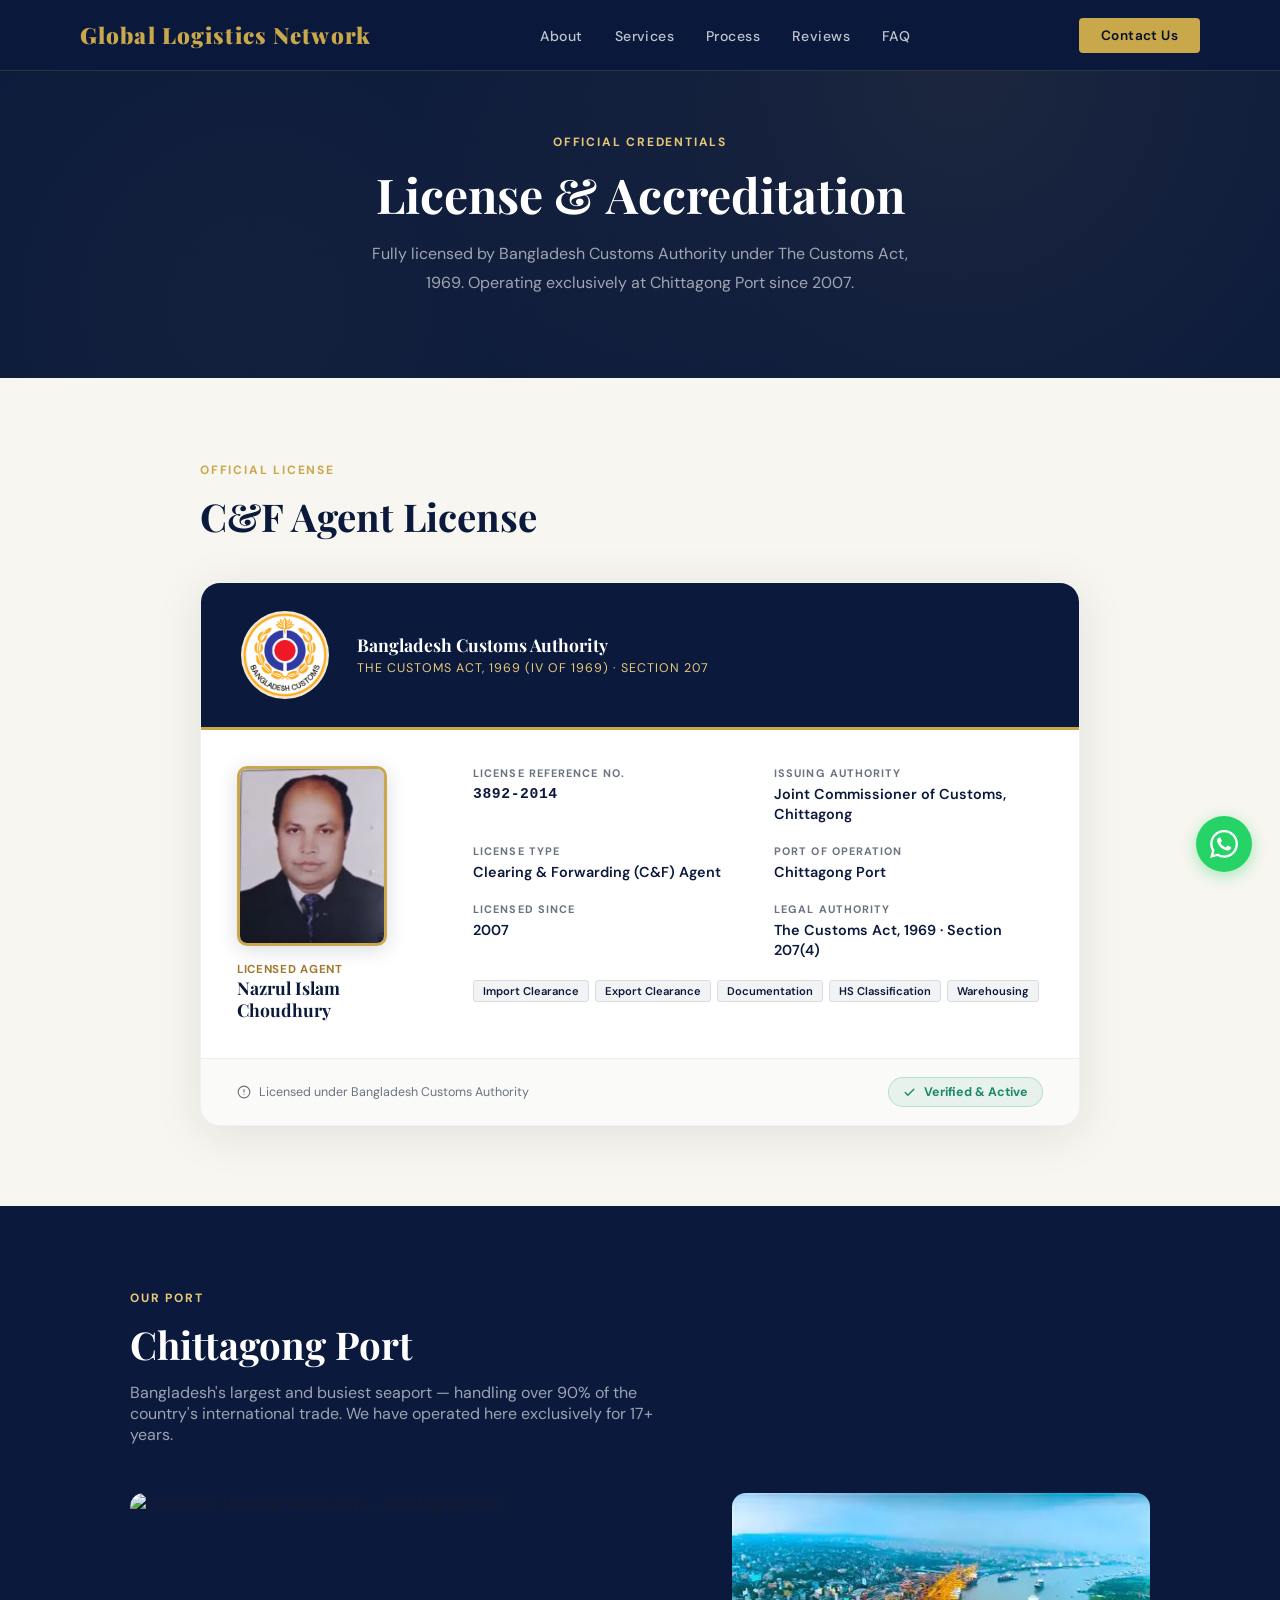
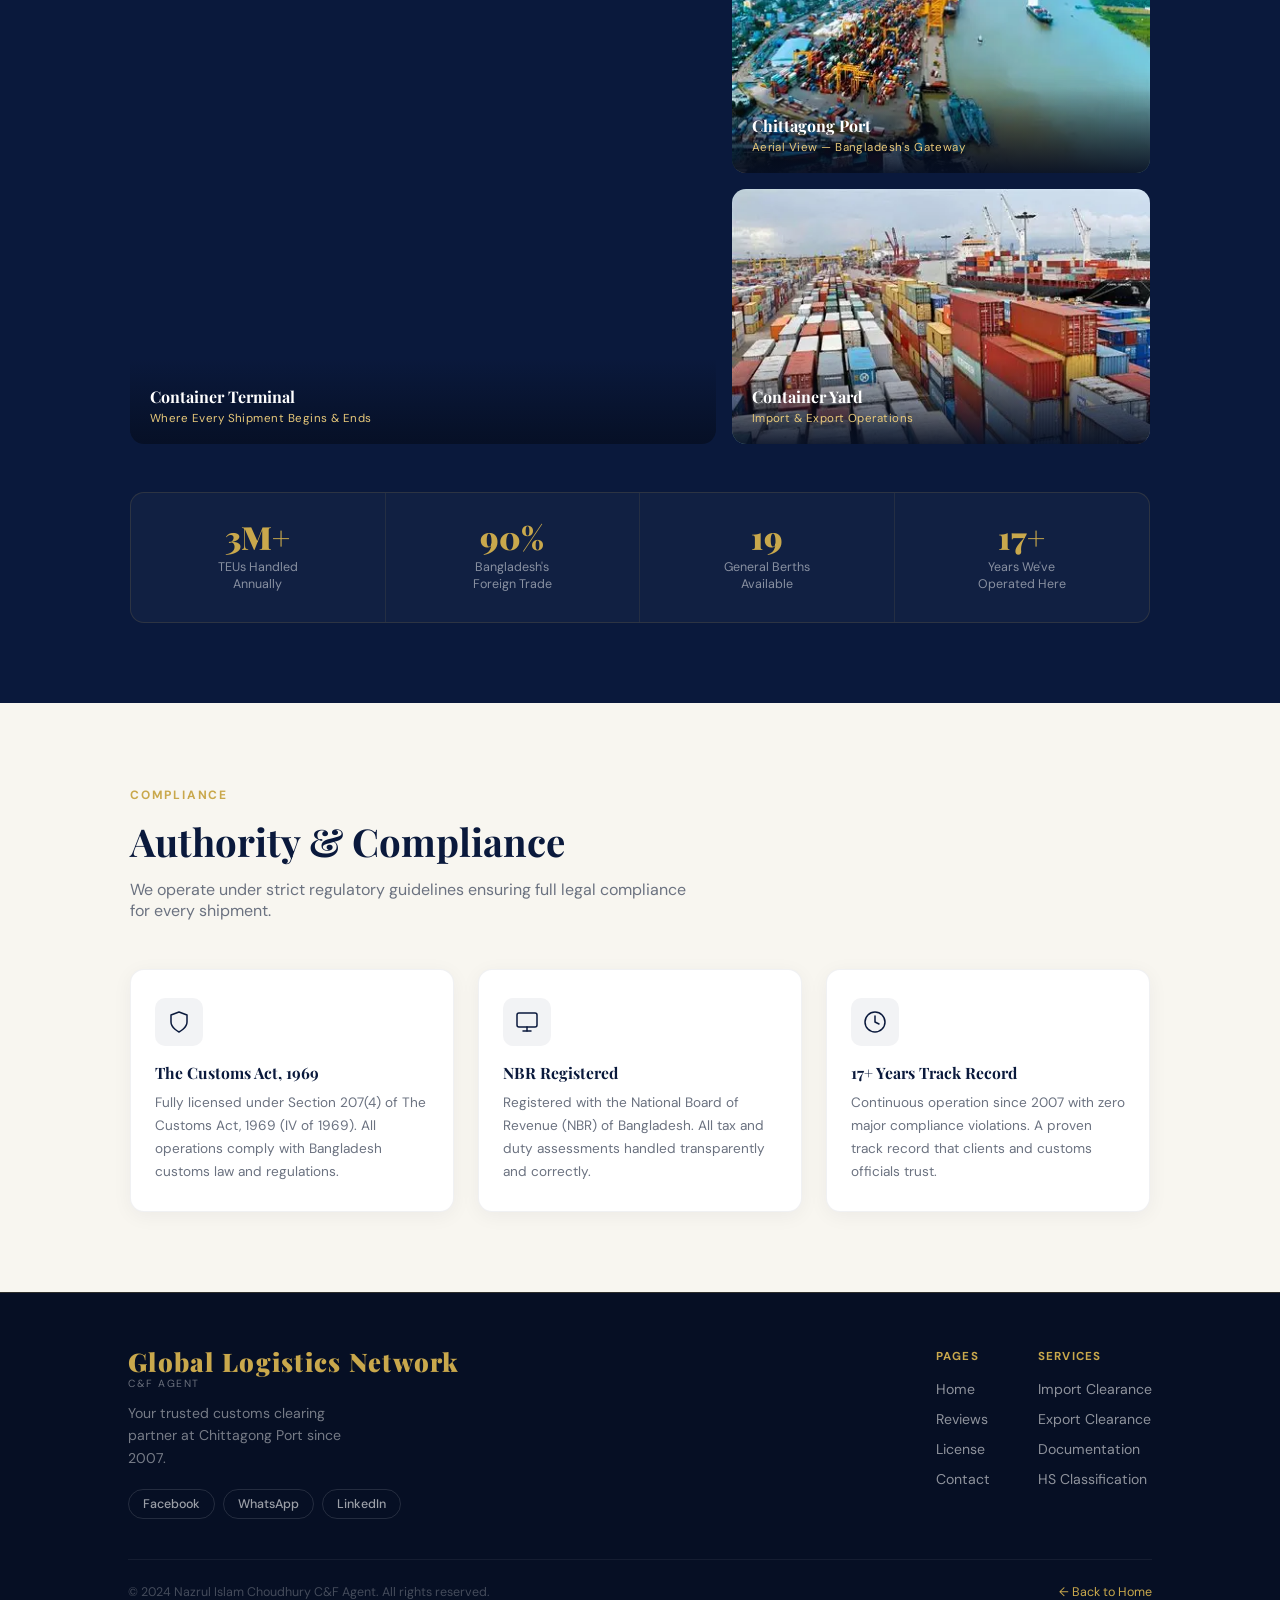
==== commit d58a3f45: "Update license.html" ====
--- a/license.html
+++ b/license.html
@@ -501,50 +501,7 @@
       </div>
     </section>
 
-    <!-- EXPERIENCE TIMELINE -->
-    <section class="timeline-section">
-      <div class="container">
-        <div class="section-tag light">Our Journey</div>
-        <h2 class="section-title light">17 Years of Excellence</h2>
-        <p class="section-sub">From a single agent to one of Chittagong Port's most trusted C&amp;F services.</p>
-
-        <div class="timeline">
-          <div class="timeline-item">
-            <div class="timeline-dot"><span class="timeline-year">2007</span></div>
-            <div class="timeline-content">
-              <h3>Licensed &amp; Established</h3>
-              <p>Received official C&amp;F Agent license from Bangladesh Customs Authority. Began operations at Chittagong Port.</p>
-            </div>
-          </div>
-          <div class="timeline-item">
-            <div class="timeline-dot"><span class="timeline-year">2010</span></div>
-            <div class="timeline-content">
-              <h3>First 1,000 Clients</h3>
-              <p>Reached the milestone of 1,000 satisfied clients — built primarily on referrals and word-of-mouth reputation.</p>
-            </div>
-          </div>
-          <div class="timeline-item">
-            <div class="timeline-dot"><span class="timeline-year">2015</span></div>
-            <div class="timeline-content">
-              <h3>10,000+ Shipments Cleared</h3>
-              <p>Surpassed 10,000 successful shipment clearances. Expanded expertise in HS Code Classification and bonded warehousing.</p>
-            </div>
-          </div>
-          <div class="timeline-item">
-            <div class="timeline-dot"><span class="timeline-year">2020</span></div>
-            <div class="timeline-content">
-              <h3>7,000+ Active Clients</h3>
-              <p>Grew to serve over 7,000 importers and exporters — from small businesses to large garment manufacturers.</p>
-            </div>
-          </div>
-          <div class="timeline-item">
-            <div class="timeline-dot"><span class="timeline-year">2024</span></div>
-            <div class="timeline-content">
-              <h3>17 Years &amp; Still Growing</h3>
-              <p>Continuing to serve Chittagong Port with the same dedication, now with a digital presence and 90% on-time clearance rate.</p>
-            </div>
-          </div>
-        </div>
+    
 
       </div>
     </section>
@@ -621,4 +578,4 @@
   </script>
 
 </body>
-</html>+</html>
--- a/style.css
+++ b/style.css
@@ -1371,3 +1371,116 @@
   pointer-events: none;
   
 }
+/* ================================
+   FILE UPLOAD
+================================ */
+.file-input-hidden {
+  position: absolute;
+  left: -9999px;
+  opacity: 0;
+  width: 0;
+  height: 0;
+}
+
+.file-upload-wrap {
+  display: flex;
+  align-items: center;
+  gap: 10px;
+}
+
+.file-upload-btn {
+  display: flex;
+  align-items: center;
+  gap: 10px;
+  padding: 10px 18px;
+  border: 1.5px dashed #d0ccc4;
+  border-radius: 8px;
+  background: #fafafa;
+  cursor: pointer;
+  font-size: 0.88rem;
+  font-weight: 500;
+  color: var(--text-muted);
+  transition: all 0.2s;
+  flex: 1;
+  font-family: inherit;
+}
+
+.file-upload-btn:hover {
+  border-color: var(--gold);
+  color: var(--navy);
+  background: rgba(201,168,76,0.04);
+}
+
+.file-upload-btn.has-file {
+  border-color: var(--gold);
+  border-style: solid;
+  background: rgba(201,168,76,0.06);
+  color: var(--navy);
+}
+
+.file-upload-btn svg {
+  flex-shrink: 0;
+  stroke: var(--gold-dark);
+}
+
+.file-clear-btn {
+  width: 32px;
+  height: 32px;
+  border-radius: 50%;
+  border: 1.5px solid #e5e5e5;
+  background: var(--white);
+  cursor: pointer;
+  display: flex;
+  align-items: center;
+  justify-content: center;
+  flex-shrink: 0;
+  transition: all 0.2s;
+}
+
+.file-clear-btn:hover {
+  background: #fee2e2;
+  border-color: #fca5a5;
+}
+
+.file-clear-btn svg { stroke: #ef4444; }
+
+.file-hint {
+  font-size: 0.72rem;
+  color: var(--text-muted);
+  margin-top: 5px;
+  display: block;
+  line-height: 1.5;
+}
+/* ─────────────────────────────────────────────
+   Form Validation Error Styles
+   Paste these rules into your style.css
+───────────────────────────────────────────── */
+
+/* Red border on invalid fields */
+.contact-form input.cf-invalid,
+.contact-form select.cf-invalid,
+.contact-form textarea.cf-invalid {
+  border-color: #e53935 !important;
+  background-color: rgba(229, 57, 53, 0.04) !important;
+  outline: none;
+  box-shadow: 0 0 0 3px rgba(229, 57, 53, 0.15);
+  transition: border-color 0.2s, box-shadow 0.2s;
+}
+
+/* Inline error message */
+.cf-error-msg {
+  display: block;
+  color: #e53935;
+  font-size: 0.72rem;
+  font-weight: 500;
+  margin-top: 5px;
+  letter-spacing: 0.01em;
+  min-height: 1em; /* prevents layout jump */
+}
+
+/* Remove red ring once corrected (smooth transition) */
+.contact-form input:not(.cf-invalid),
+.contact-form select:not(.cf-invalid),
+.contact-form textarea:not(.cf-invalid) {
+  transition: border-color 0.2s, box-shadow 0.2s;
+}
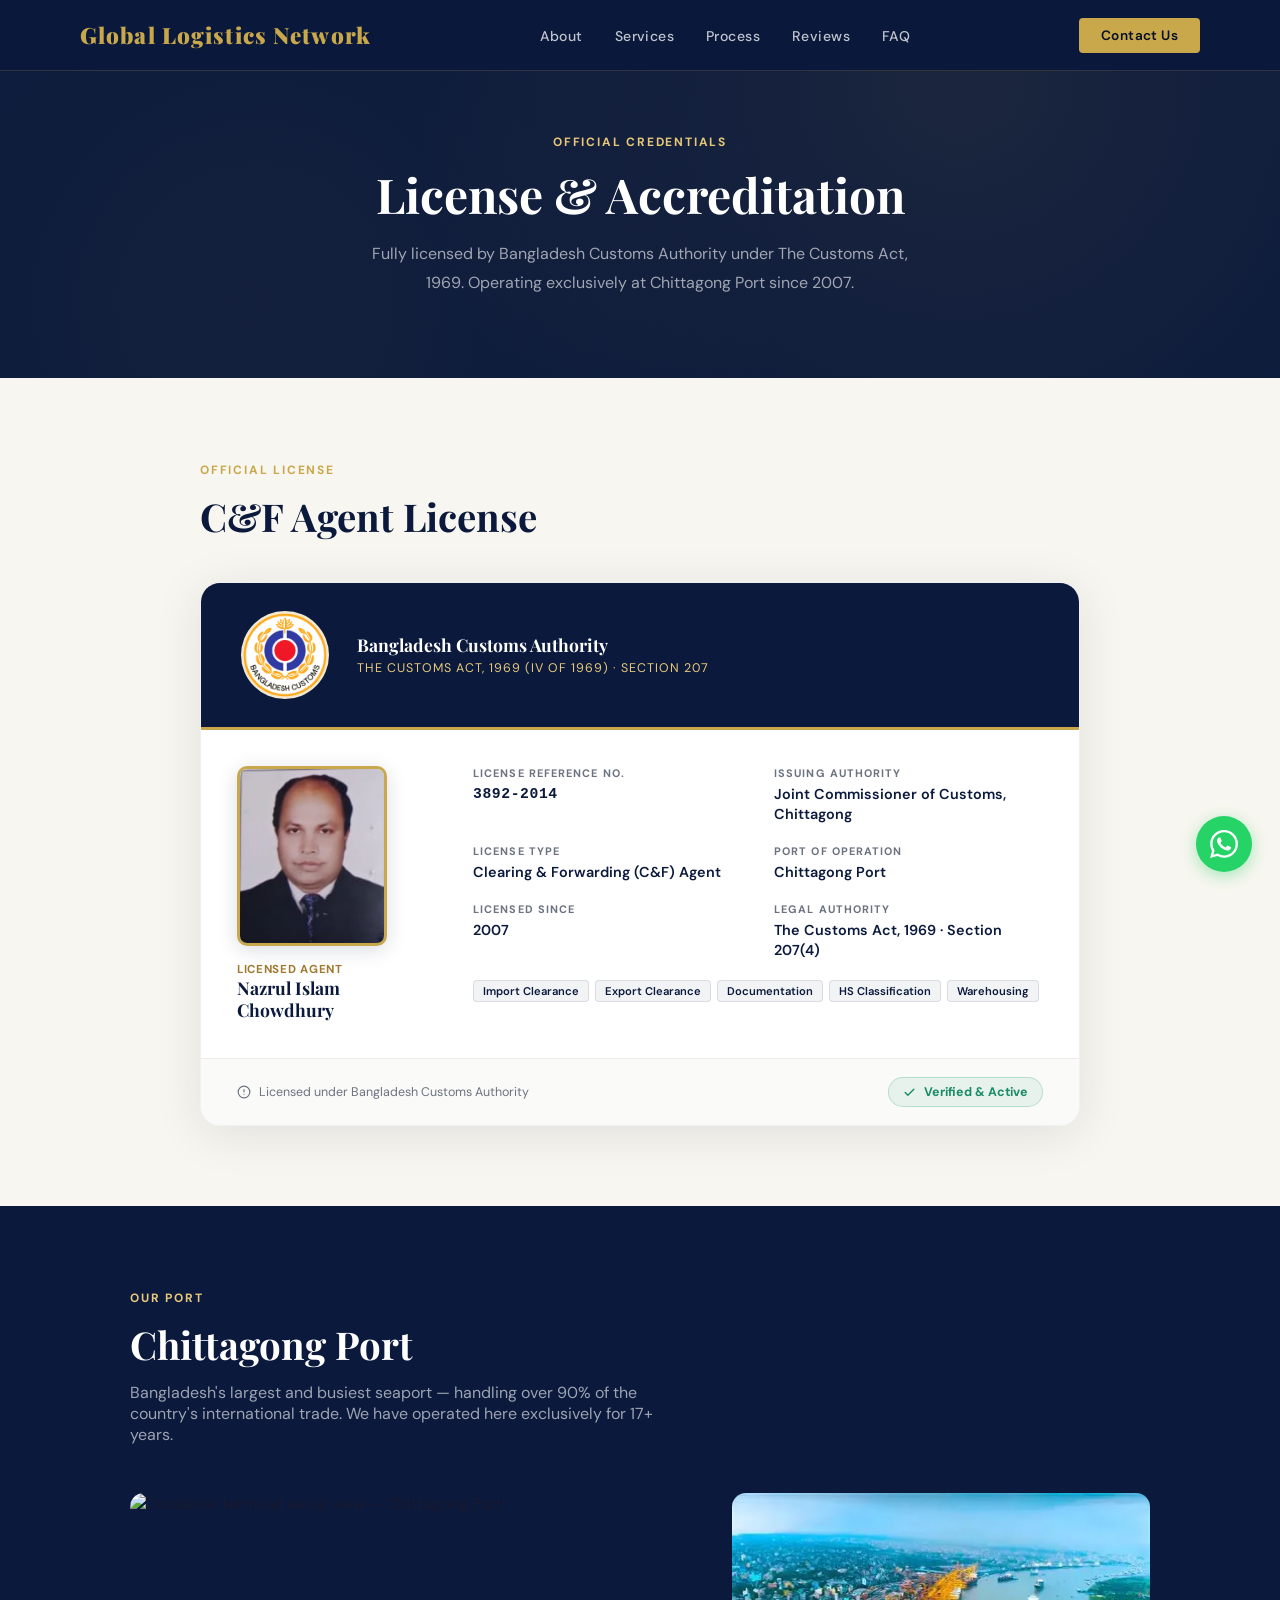
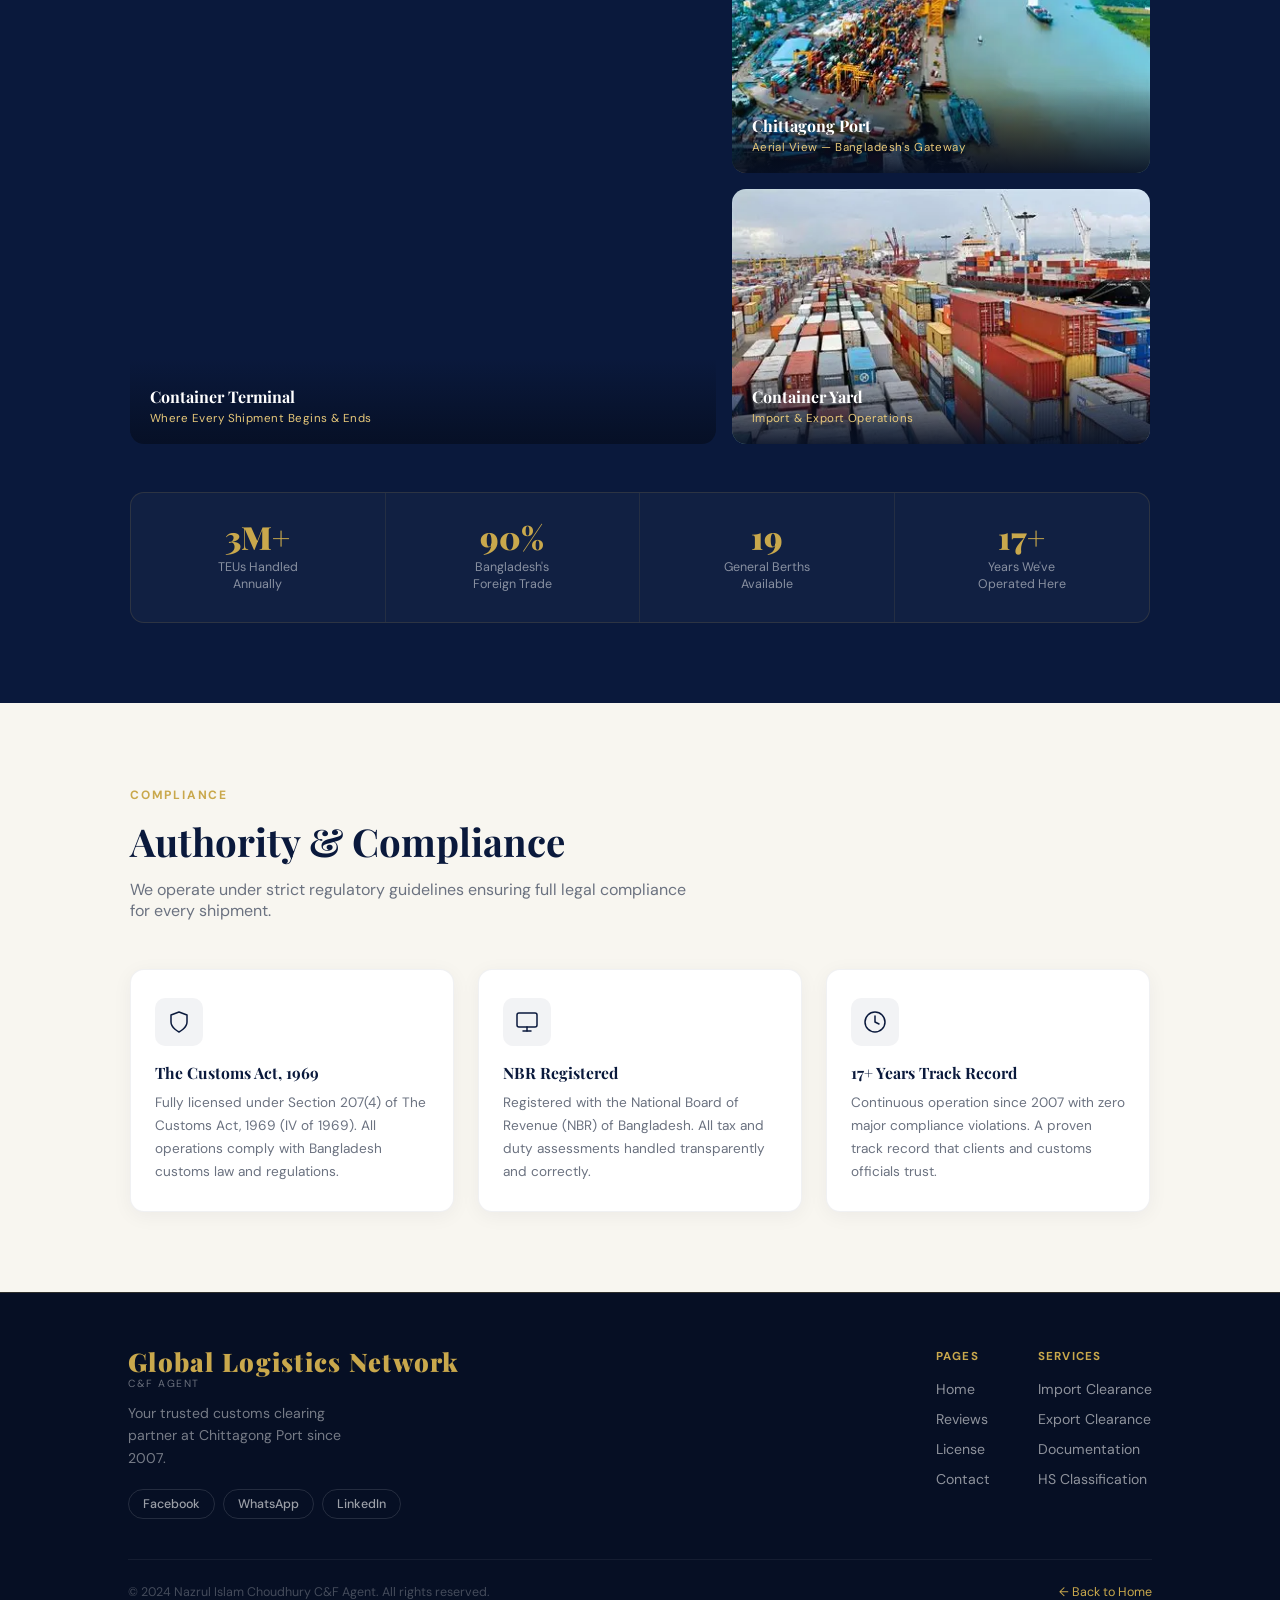
==== commit f4ed3445: "Update license.html" ====
--- a/license.html
+++ b/license.html
@@ -348,11 +348,11 @@
 
               <div class="license-agent-col">
                 <div class="license-photo-wrap">
-                  <img src="piclus.jpeg" alt="Nazrul Islam Choudhury — Licensed C&F Agent">
+                  <img src="piclus.jpeg" alt="Nazrul Islam Chouwhury — Licensed C&F Agent">
                 </div>
                 <div>
                   <div class="license-agent-sub">Licensed Agent</div>
-                  <div class="license-agent-name">Nazrul Islam<br>Choudhury</div>
+                  <div class="license-agent-name">Nazrul Islam<br>Chowdhury</div>
                 </div>
               </div>
 
